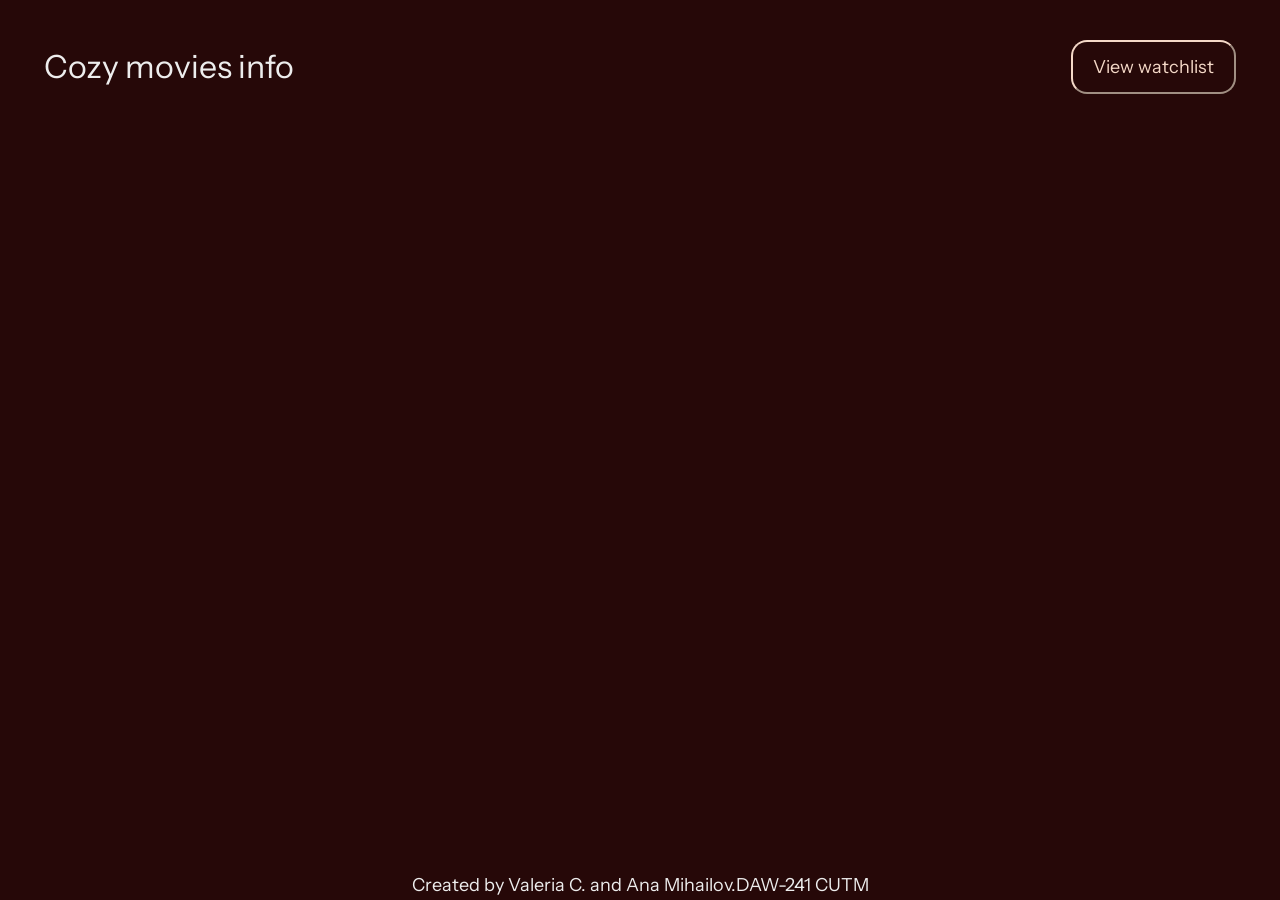
==== index.html @ 848ec14d "added custom font and text styles" ====
<!doctype html>
<html lang="en">
  <head>
    <meta charset="UTF-8" />
    <meta name="viewport" content="width=device-width, initial-scale=1.0" />
    <title>Home</title>
    <link rel="stylesheet" href="desktop.css" />
    <link rel="stylesheet" href="styles.css" />
    <link rel="stylesheet" href="adaptive.css" />
  </head>
  <body>
    <section id="header" class="section-grid">
      <div class="header-content">
        <p class="logo">Cozy movies info</p>
        <button class="secondary-button">View watchlist</button>
      </div>
    </section>

    <script src="api.js"></script>
    <script src="watchlist.js"></script>
    <script src="main.js"></script>

    <footer>
        <section class="footer">
        <p>Created by Valeria C. and Ana Mihailov.DAW-241 CUTM</p>
    </footer>
    </body>
</html>
---- desktop.css ----
* {
  margin: 0;
  padding: 0;
}

body {
  background-color: #260808;
  display: flex;
  flex-direction: column;
  row-gap: 90px;
}

.section-grid {
  max-width: 1192px;
  width: 100%;
  display: grid;
  grid-template-columns: repeat(12, 1fr);
  gap: 32px;
  margin-inline: auto;
}

#header {
  margin-top: 40px;
}

.header-content {
  grid-column: 1/13;
  display: flex;
  justify-content: space-between;
  align-items: center;
}

.logo {
  font-size: 32px;
  color: #ededed;
}
body {
  background-color: #260808;
}
.footer {
    justify-content: center;
    height: 0px;
    color: #ededed;;
    text-align: center;
    padding: 15px 0;
    position: fixed;
    display: flex;
    align-items: center;
    bottom: 0;
    width: 100%;}
---- styles.css ----
.secondary-button {
  background-color: transparent;
  border-color: #f5d9c8;
  color: #f5d9c8;
  padding: 16px 20px;
  border-radius: 16px;
}

@font-face {
  font-family: "Instrument Sans";
  src: url(fonts/InstrumentSans-VariableFont_wdth\,wght.ttf);
}

h1,
h2,
h3,
h4,
h5,
h6,
p,
a,
button {
  font-family: Instrument Sans;
}

h1 {
  font-size: 96px;
  font-weight: 700;
  line-height: 100%;
}

h2 {
  font-size: 40px;
  font-weight: 700;
  line-height: 100%;
}

h3 {
  font-size: 28px;
  font-weight: 500;
  line-height: 150%;
}

p {
  font-size: 18px;
  font-weight: 400;
  line-height: 150%;
}

button {
  font-size: 18px;
  font-weight: 400;
  line-height: 100%;
}
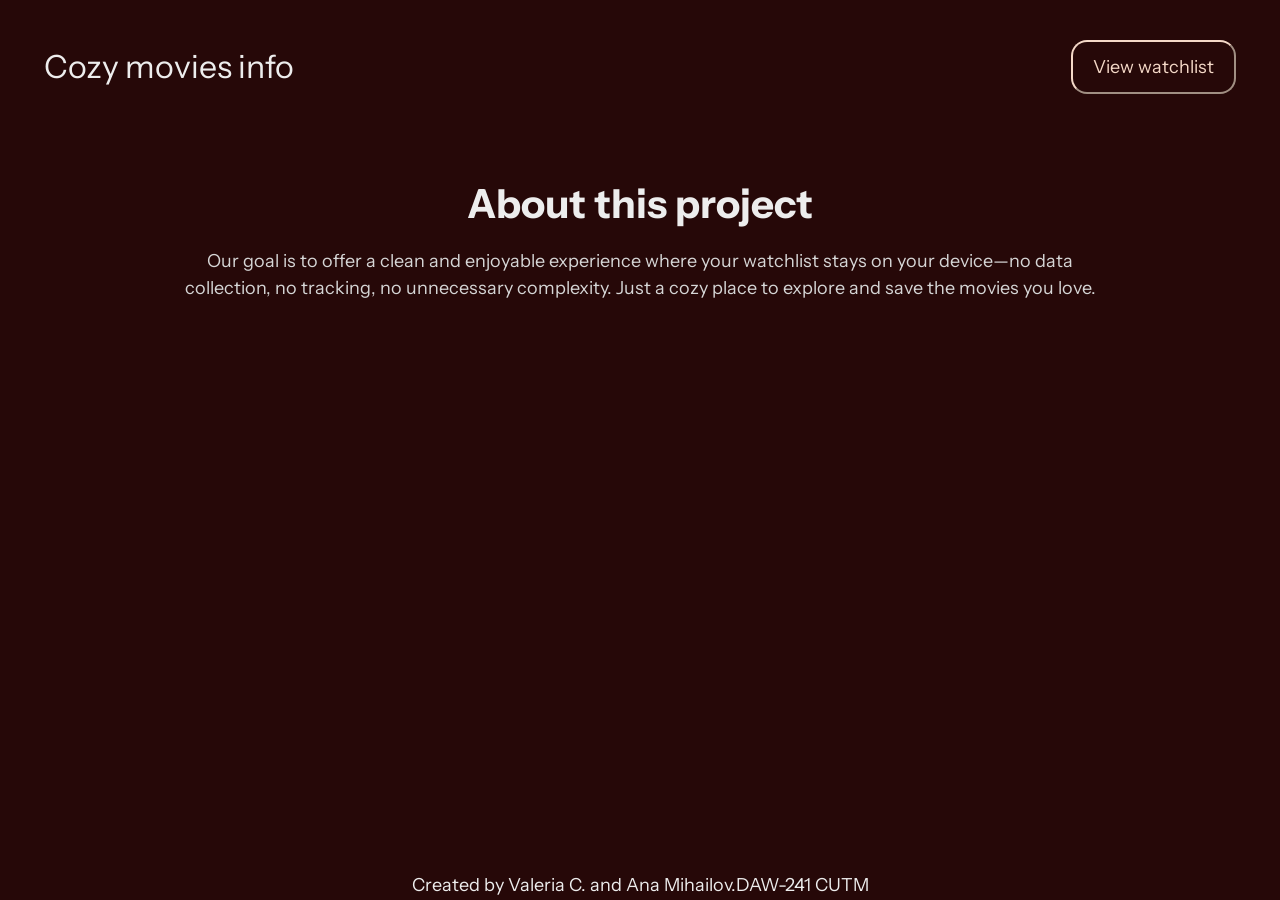
==== commit 1909586a: "add about us section" ====
--- a/index.html
+++ b/index.html
@@ -16,14 +16,23 @@
       </div>
     </section>
 
-    <script src="api.js"></script>
-    <script src="watchlist.js"></script>
-    <script src="main.js"></script>
-
+<section class="section-grid">
+  <div class="about-content">
+    <h2>About this project</h2>
+    <p>
+      Our goal is to offer a clean and enjoyable experience where your watchlist
+      stays on your device—no data collection, no tracking, no unnecessary
+      complexity. Just a cozy place to explore and save the movies you love.
+    </p>
+  </div>
+</section>
     <footer>
         <section class="footer">
         <p>Created by Valeria C. and Ana Mihailov.DAW-241 CUTM</p>
     </footer>
+    <script src="api.js"></script>
+    <script src="watchlist.js"></script>
+    <script src="main.js"></script>
     </body>
 </html>
 
--- a/desktop.css
+++ b/desktop.css
@@ -40,11 +40,33 @@
 .footer {
     justify-content: center;
     height: 0px;
-    color: #ededed;;
+    color: #ededed;
     text-align: center;
     padding: 15px 0;
     position: fixed;
     display: flex;
     align-items: center;
     bottom: 0;
-    width: 100%;}+    width: 100%;}
+
+.about-content {
+  align-items: center;
+  display: flex;
+  flex-direction: column;
+  gap: 24px;
+  width: 100%;
+  justify-content: center;
+  grid-column: 1/13;
+}
+
+.about-content h2 {
+  color: #ededed;
+  
+}
+
+.about-content p {
+  color: #d6d6d6;
+  text-align: center;
+  width: 80%;
+  
+}
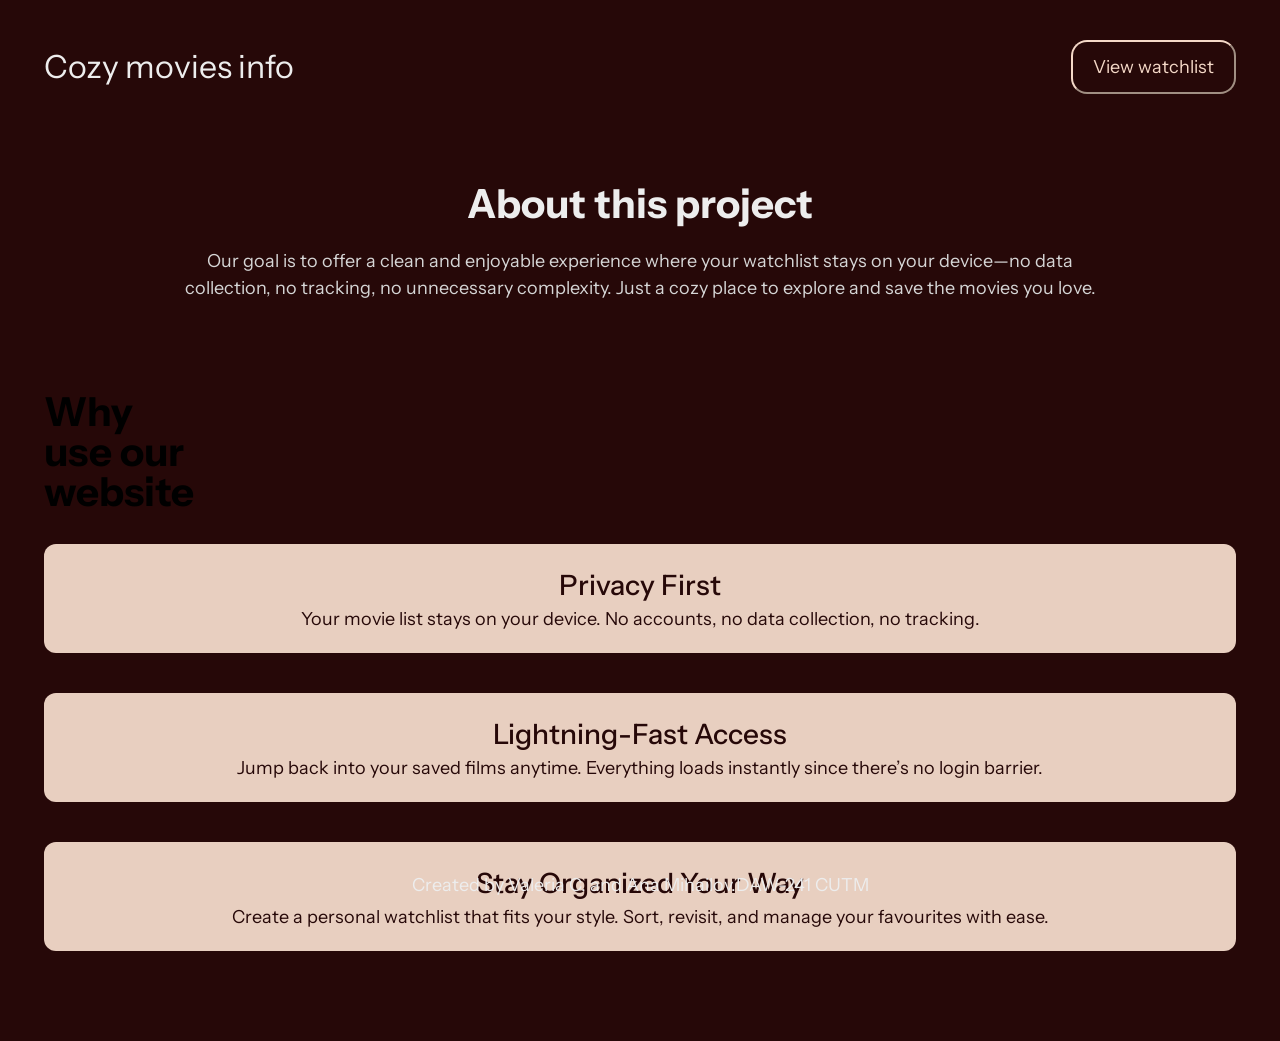
==== commit 632e7d12: "added benefits section" ====
--- a/index.html
+++ b/index.html
@@ -26,9 +26,40 @@
     </p>
   </div>
 </section>
+<section class="why-section">
+  <div class="section-grid">
+      <h2>Why use our website</h2>
+       <div class="why-content">
+        <div class="card">
+          <h3>Privacy First</h3>
+          <p>
+            Your movie list stays on your device. No accounts, no data
+            collection, no tracking.
+          </p>
+        </div>
+
+        <div class="card">
+          <h3>Lightning-Fast Access</h3>
+          <p>
+            Jump back into your saved films anytime. Everything loads instantly
+            since there’s no login barrier.
+          </p>
+        </div>
+
+        <div class="card">
+          <h3>Stay Organized Your Way</h3>
+          <p>
+            Create a personal watchlist that fits your style. Sort, revisit, and
+            manage your favourites with ease.
+          </p>
+        </div>
+    </div>
+  </div>
+</section>
     <footer>
         <section class="footer">
         <p>Created by Valeria C. and Ana Mihailov.DAW-241 CUTM</p>
+         </section>
     </footer>
     <script src="api.js"></script>
     <script src="watchlist.js"></script>
--- a/desktop.css
+++ b/desktop.css
@@ -69,4 +69,25 @@
   text-align: center;
   width: 80%;
   
+}
+.why {
+  margin-top: 60px;
+}
+
+.why-content {
+  grid-column: 1 / 13;
+  display: flex;
+  flex-direction: column;
+  gap: 40px;
+  text-align: center;
+  color: #ededed;
+}
+
+
+.card {
+  background-color: #e8cfc0;
+  color: #260808;
+  padding: 20px;
+  border-radius: 12px;
+  
 }
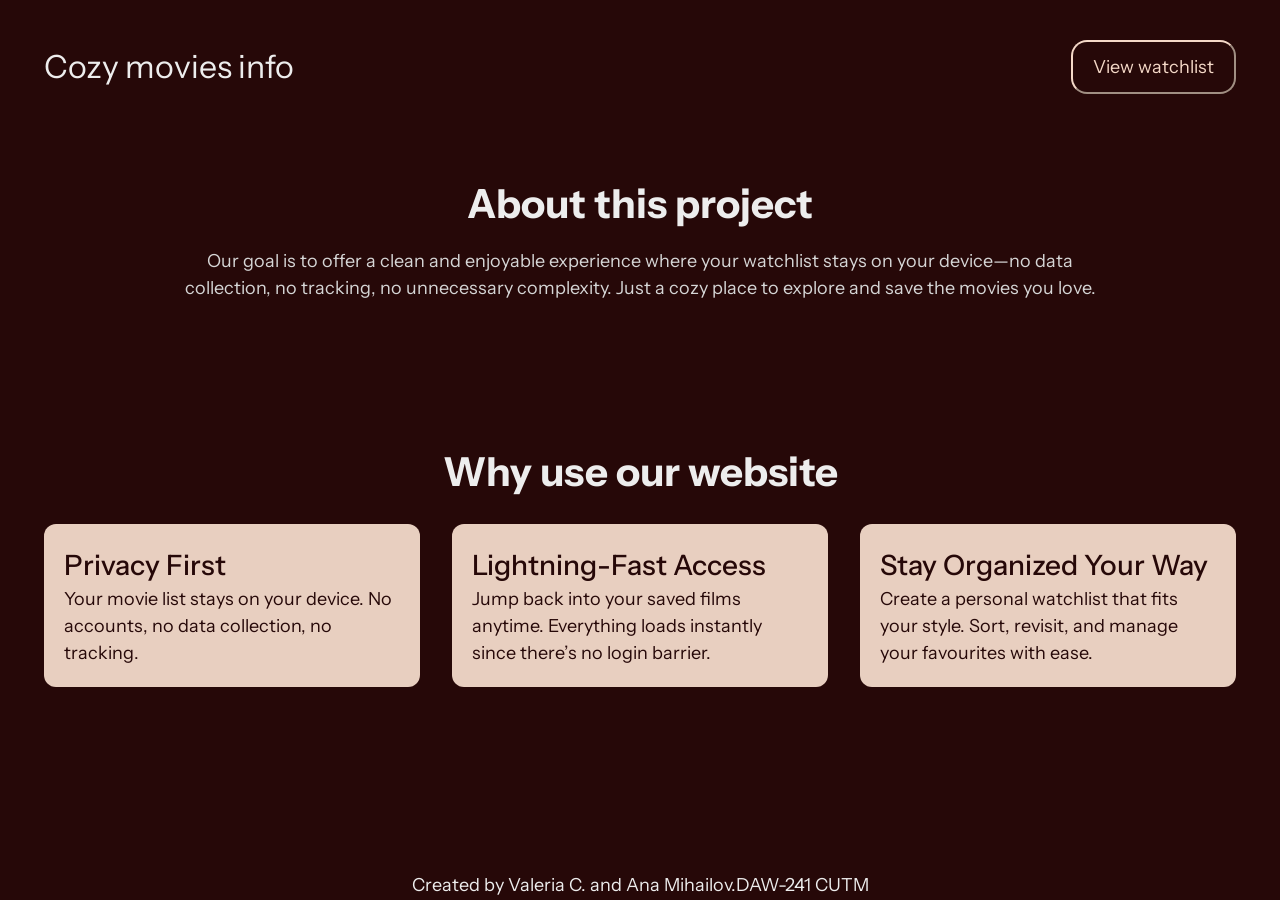
==== commit 14e67b3f: "add benefits section" ====
--- a/index.html
+++ b/index.html
@@ -26,10 +26,9 @@
     </p>
   </div>
 </section>
-<section class="why-section">
-  <div class="section-grid">
+    <section class="why-section">
       <h2>Why use our website</h2>
-       <div class="why-content">
+       <div class="section-grid">
         <div class="card">
           <h3>Privacy First</h3>
           <p>
@@ -53,7 +52,6 @@
             manage your favourites with ease.
           </p>
         </div>
-    </div>
   </div>
 </section>
     <footer>
--- a/desktop.css
+++ b/desktop.css
@@ -70,8 +70,14 @@
   width: 80%;
   
 }
-.why {
+.why-section {
   margin-top: 60px;
+  align-items: center;
+   display: flex;
+  justify-content: center;
+  flex-direction: column;
+  gap: 32px;
+  color: #ededed;
 }
 
 .why-content {
@@ -89,5 +95,5 @@
   color: #260808;
   padding: 20px;
   border-radius: 12px;
-  
+  grid-column: span 4;
 }
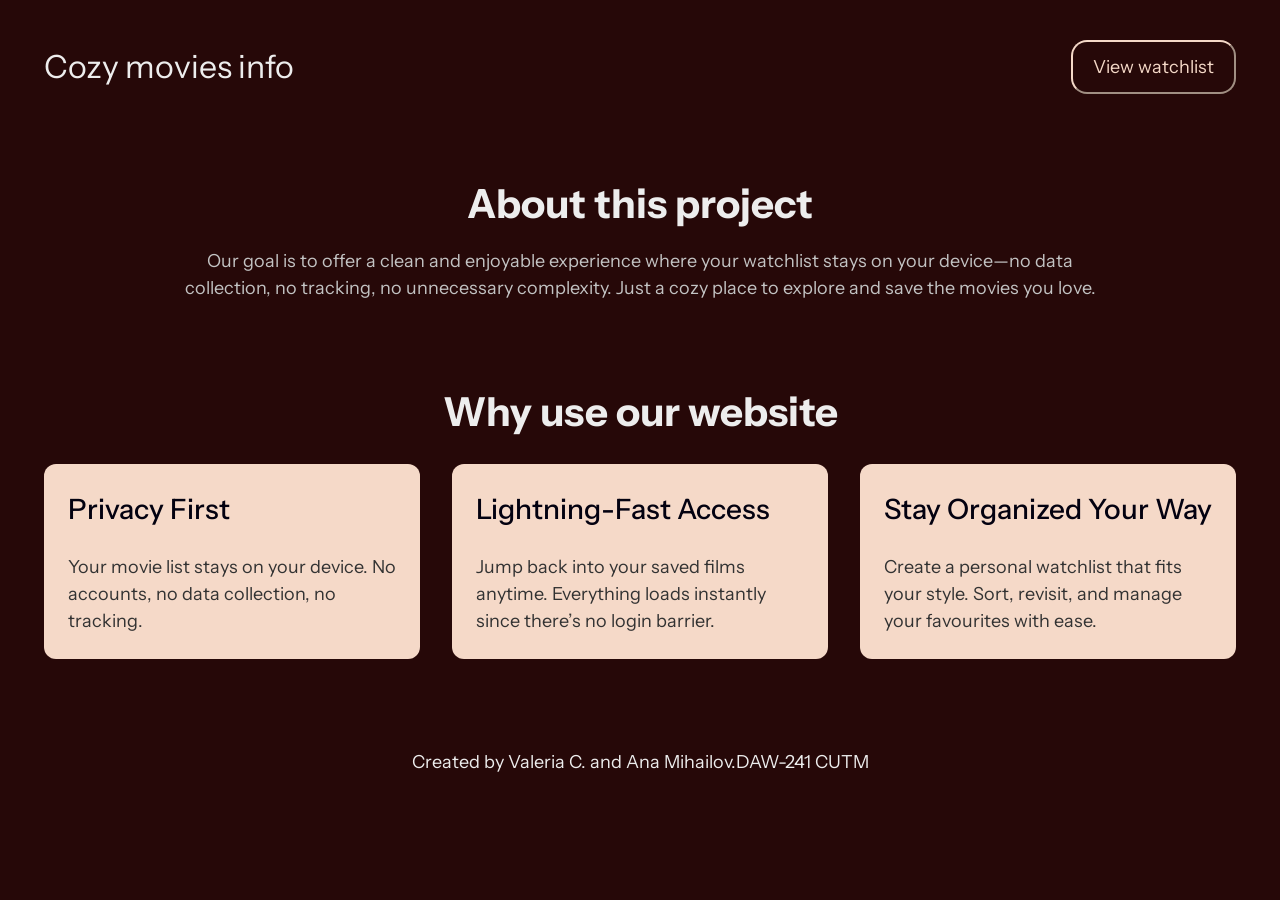
==== commit 8f9ea9ad: "added colors styles" ====
--- a/index.html
+++ b/index.html
@@ -11,57 +11,58 @@
   <body>
     <section id="header" class="section-grid">
       <div class="header-content">
-        <p class="logo">Cozy movies info</p>
-        <button class="secondary-button">View watchlist</button>
+        <p class="logo light">Cozy movies info</p>
+        <a href="watchlist.html"
+          ><button class="secondary-button beige">View watchlist</button></a
+        >
       </div>
     </section>
 
-<section class="section-grid">
-  <div class="about-content">
-    <h2>About this project</h2>
-    <p>
-      Our goal is to offer a clean and enjoyable experience where your watchlist
-      stays on your device—no data collection, no tracking, no unnecessary
-      complexity. Just a cozy place to explore and save the movies you love.
-    </p>
-  </div>
-</section>
+    <section class="section-grid">
+      <div class="about-content">
+        <h2 class="light">About this project</h2>
+        <p class="light-gray">
+          Our goal is to offer a clean and enjoyable experience where your
+          watchlist stays on your device—no data collection, no tracking, no
+          unnecessary complexity. Just a cozy place to explore and save the
+          movies you love.
+        </p>
+      </div>
+    </section>
+
     <section class="why-section">
-      <h2>Why use our website</h2>
-       <div class="section-grid">
-        <div class="card">
-          <h3>Privacy First</h3>
-          <p>
+      <h2 class="light">Why use our website</h2>
+      <div class="section-grid">
+        <div class="card beige-bg">
+          <h3 class="dark">Privacy First</h3>
+          <p class="gray">
             Your movie list stays on your device. No accounts, no data
             collection, no tracking.
           </p>
         </div>
-
-        <div class="card">
-          <h3>Lightning-Fast Access</h3>
-          <p>
+        <div class="card beige-bg">
+          <h3 class="dark">Lightning-Fast Access</h3>
+          <p class="gray">
             Jump back into your saved films anytime. Everything loads instantly
             since there’s no login barrier.
           </p>
         </div>
-
-        <div class="card">
-          <h3>Stay Organized Your Way</h3>
-          <p>
+        <div class="card beige-bg">
+          <h3 class="dark">Stay Organized Your Way</h3>
+          <p class="gray">
             Create a personal watchlist that fits your style. Sort, revisit, and
             manage your favourites with ease.
           </p>
         </div>
-  </div>
-</section>
-    <footer>
-        <section class="footer">
-        <p>Created by Valeria C. and Ana Mihailov.DAW-241 CUTM</p>
-         </section>
-    </footer>
+      </div>
+    </section>
+
+    <section class="footer">
+      <p class="light">Created by Valeria C. and Ana Mihailov.DAW-241 CUTM</p>
+    </section>
+
     <script src="api.js"></script>
     <script src="watchlist.js"></script>
     <script src="main.js"></script>
-    </body>
+  </body>
 </html>
-
--- a/desktop.css
+++ b/desktop.css
@@ -34,20 +34,19 @@
   font-size: 32px;
   color: #ededed;
 }
+
 body {
   background-color: #260808;
 }
+
 .footer {
-    justify-content: center;
-    height: 0px;
-    color: #ededed;
-    text-align: center;
-    padding: 15px 0;
-    position: fixed;
-    display: flex;
-    align-items: center;
-    bottom: 0;
-    width: 100%;}
+  justify-content: center;
+  text-align: center;
+  display: flex;
+  align-items: center;
+  width: 100%;
+  margin-bottom: 40px;
+}
 
 .about-content {
   align-items: center;
@@ -59,41 +58,24 @@
   grid-column: 1/13;
 }
 
-.about-content h2 {
-  color: #ededed;
-  
+.about-content p {
+  text-align: center;
+  width: 80%;
 }
 
-.about-content p {
-  color: #d6d6d6;
-  text-align: center;
-  width: 80%;
-  
-}
 .why-section {
-  margin-top: 60px;
   align-items: center;
-   display: flex;
+  display: flex;
   justify-content: center;
   flex-direction: column;
   gap: 32px;
-  color: #ededed;
 }
 
-.why-content {
-  grid-column: 1 / 13;
+.card {
+  padding: 24px;
   display: flex;
   flex-direction: column;
-  gap: 40px;
-  text-align: center;
-  color: #ededed;
-}
-
-
-.card {
-  background-color: #e8cfc0;
-  color: #260808;
-  padding: 20px;
+  gap: 24px;
   border-radius: 12px;
   grid-column: span 4;
-}+}
--- a/styles.css
+++ b/styles.css
@@ -1,7 +1,6 @@
 .secondary-button {
   background-color: transparent;
   border-color: #f5d9c8;
-  color: #f5d9c8;
   padding: 16px 20px;
   border-radius: 16px;
 }
@@ -52,3 +51,27 @@
   font-weight: 400;
   line-height: 100%;
 }
+
+.dark {
+  color: #030110;
+}
+
+.light {
+  color: #ededed;
+}
+
+.gray {
+  color: #323232;
+}
+
+.light-gray {
+  color: #c3c3c3;
+}
+
+.beige {
+  color: #f5d9c8;
+}
+
+.beige-bg {
+  background-color: #f5d9c8;
+}
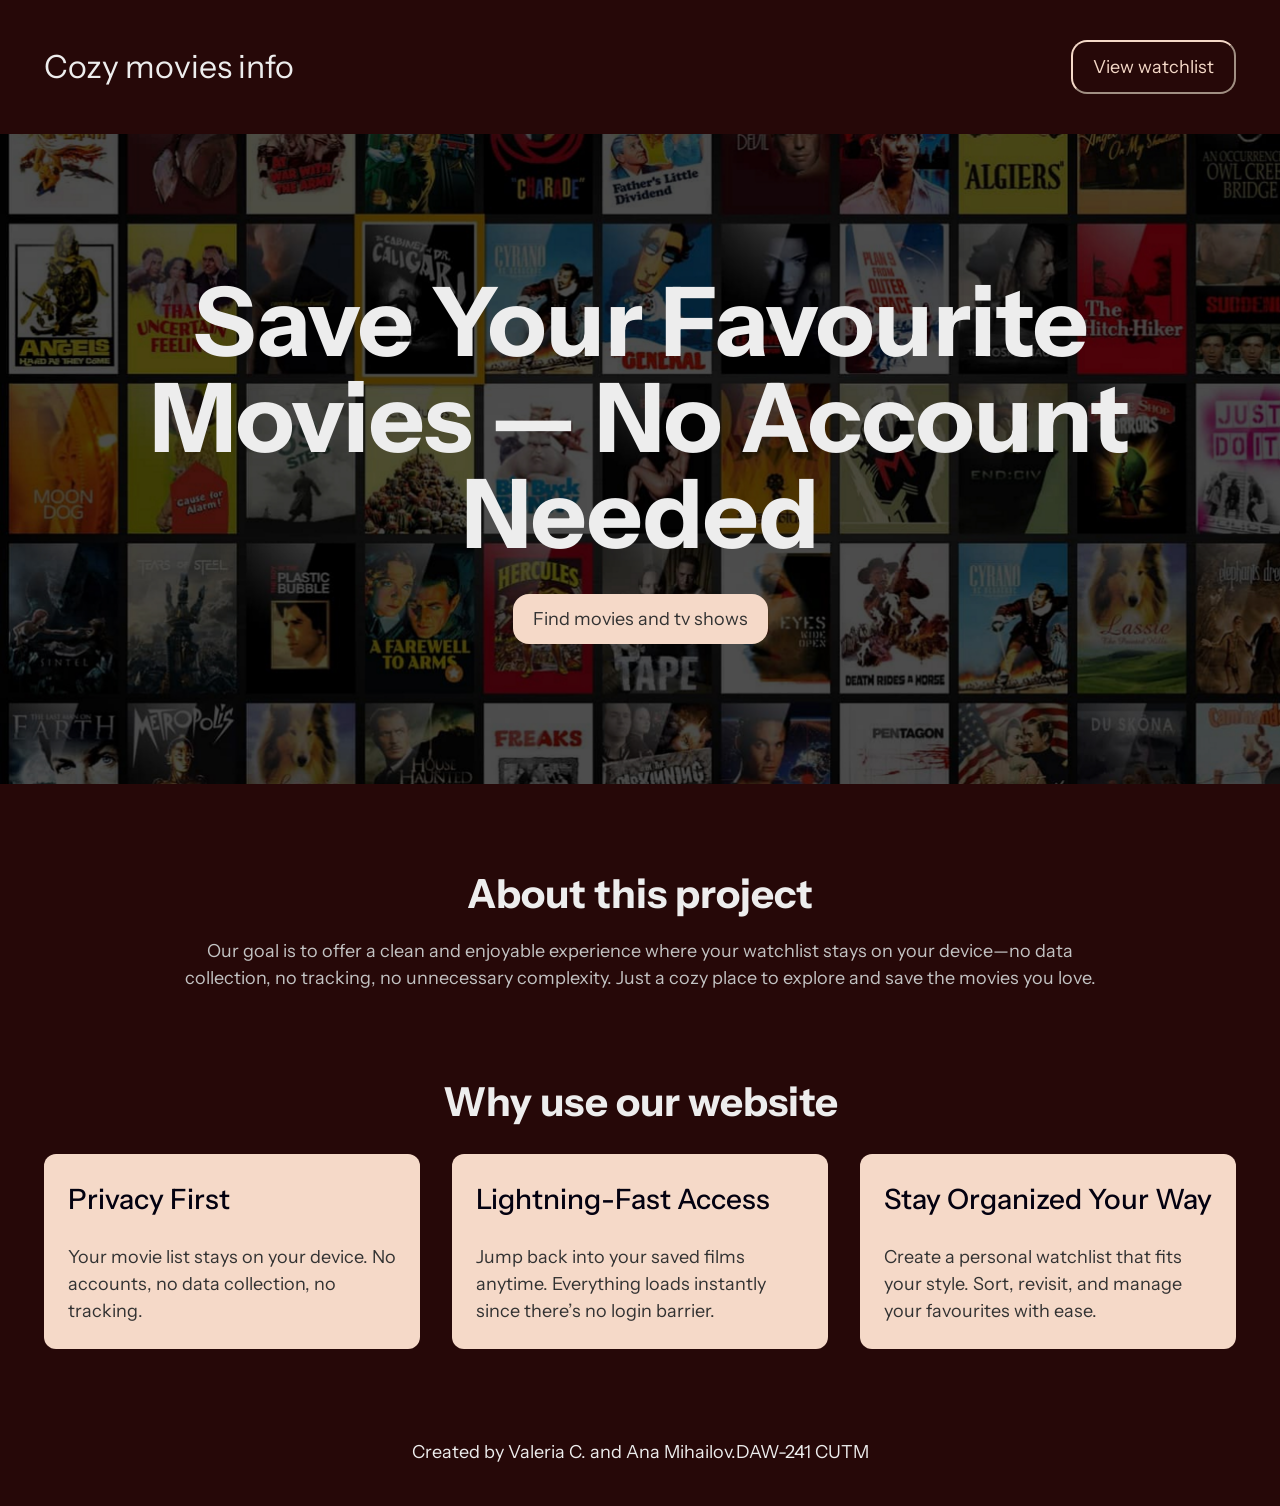
==== commit ff334665: "added hero-section" ====
--- a/index.html
+++ b/index.html
@@ -16,6 +16,15 @@
           ><button class="secondary-button beige">View watchlist</button></a
         >
       </div>
+    </section>
+
+    <section class="hero-content">
+      <h1 class="light">Save Your Favourite Movies — No Account Needed</h1>
+      <a href="search.html"
+        ><button class="primary-button gray">
+          Find movies and tv shows
+        </button></a
+      >
     </section>
 
     <section class="section-grid">
--- a/desktop.css
+++ b/desktop.css
@@ -79,3 +79,22 @@
   border-radius: 12px;
   grid-column: span 4;
 }
+
+.hero-content {
+  background-image: url("images/bg.jpg");
+  background-size: cover;
+  grid-column: 1/13;
+  width: 100%;
+  display: flex;
+  flex-direction: column;
+  gap: 32px;
+  justify-content: center;
+  align-items: center;
+  height: 650px;
+  margin-top: -50px;
+}
+
+.hero-content h1 {
+  text-align: center;
+  width: 80%;
+}
--- a/styles.css
+++ b/styles.css
@@ -1,6 +1,13 @@
 .secondary-button {
   background-color: transparent;
   border-color: #f5d9c8;
+  padding: 16px 20px;
+  border-radius: 16px;
+}
+
+.primary-button {
+  background-color: #f5d9c8;
+  border: none;
   padding: 16px 20px;
   border-radius: 16px;
 }
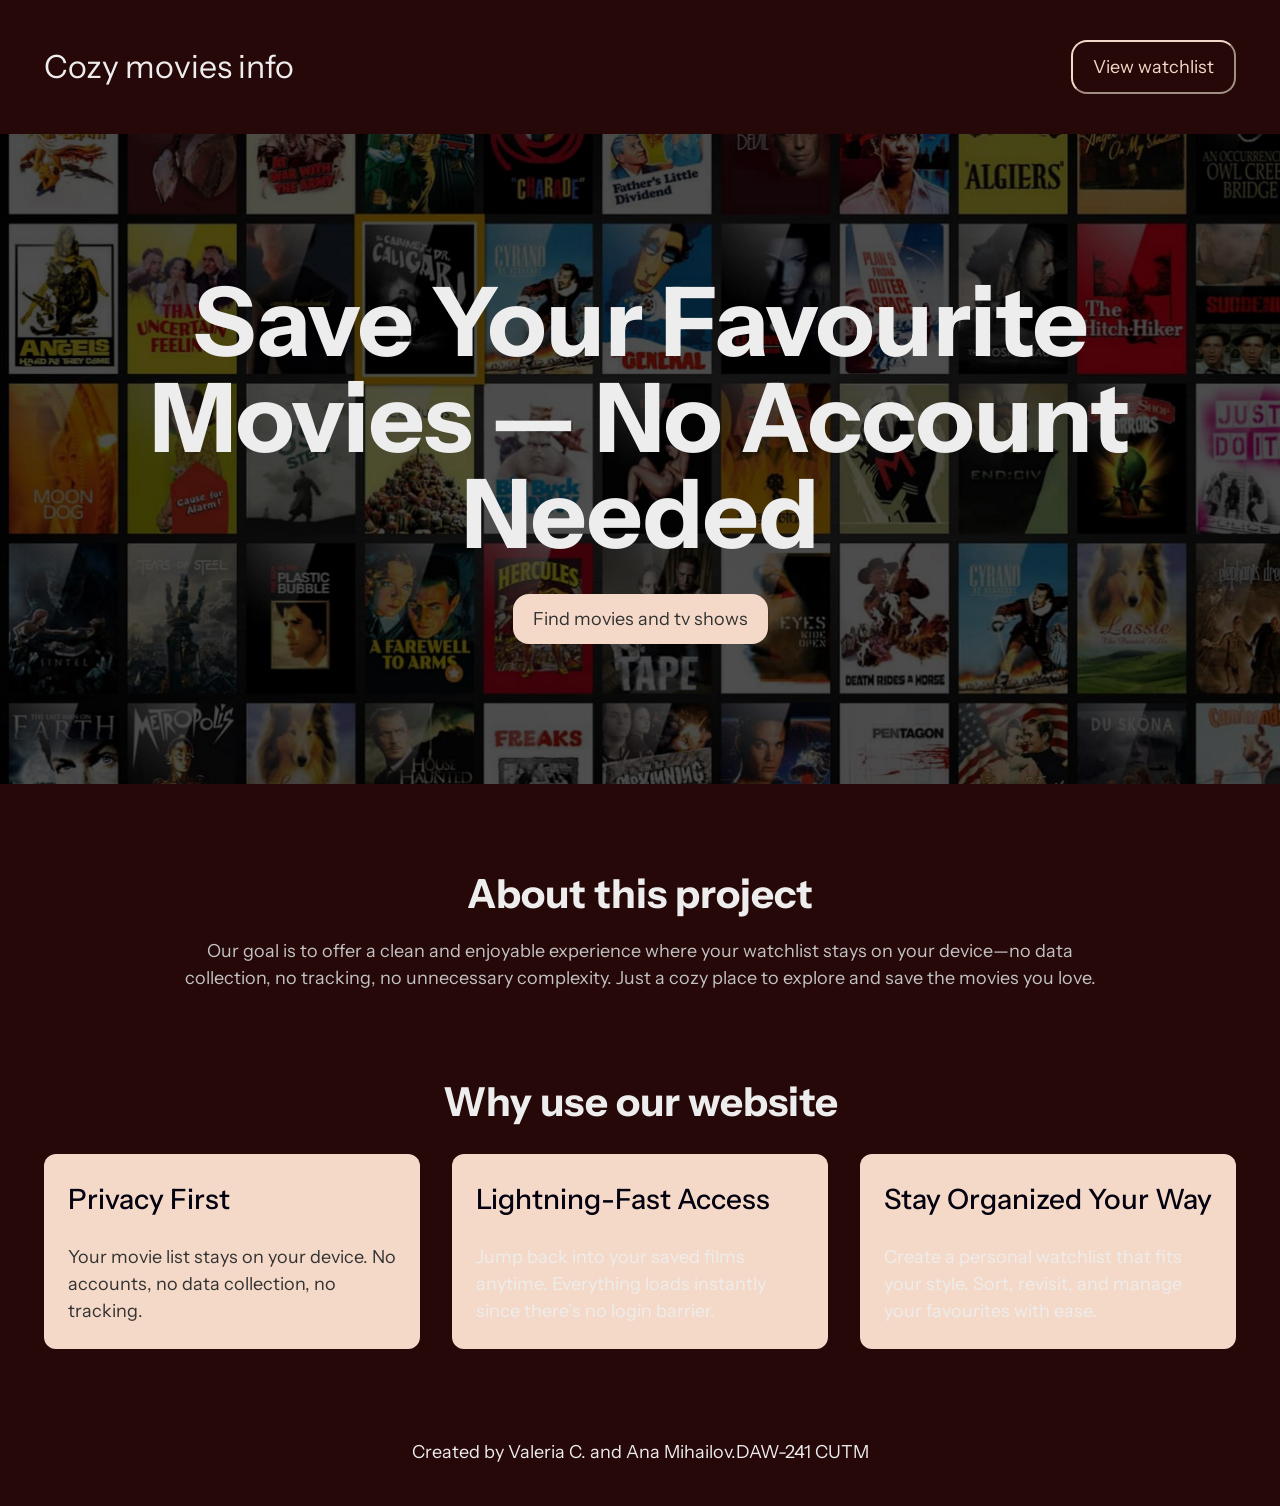
==== commit 95a757ee: "wip" ====
--- a/index.html
+++ b/index.html
@@ -51,14 +51,14 @@
         </div>
         <div class="card beige-bg">
           <h3 class="dark">Lightning-Fast Access</h3>
-          <p class="gray">
+          <p class="light">
             Jump back into your saved films anytime. Everything loads instantly
             since there’s no login barrier.
           </p>
         </div>
         <div class="card beige-bg">
           <h3 class="dark">Stay Organized Your Way</h3>
-          <p class="gray">
+          <p class="light">
             Create a personal watchlist that fits your style. Sort, revisit, and
             manage your favourites with ease.
           </p>
--- a/desktop.css
+++ b/desktop.css
@@ -1,6 +1,7 @@
 * {
   margin: 0;
   padding: 0;
+  box-sizing: border-box;
 }
 
 body {
@@ -98,3 +99,86 @@
   text-align: center;
   width: 80%;
 }
+
+#watchlist {
+  align-items: center;
+  display: flex;
+  justify-content: center;
+  flex-direction: column;
+  gap: 36px;
+}
+
+.movie-card {
+  display: flex;
+  flex-direction: column;
+  gap: 24px;
+  border-radius: 12px;
+  grid-column: span 4;
+  align-items: center;
+}
+
+.movie-img {
+  display: block;
+  width: 100%;
+  border-radius: 12px;
+  height: 400px;
+}
+
+.search {
+  align-self: center;
+  display: flex;
+  flex-direction: column;
+  align-items: center;
+  width: 450px;
+  gap: 32px;
+}
+
+.search-content {
+  width: 100%;
+  display: flex;
+  flex-direction: column;
+  gap:24px;
+}
+
+#search::placeholder {
+  color: #e2c6b5;
+}
+
+/* TITLU sectiune */
+.you-searched .searched-title {
+  grid-column: 1 / 13;
+  text-align: center;
+  font-size: 36px;
+  font-weight: 600;
+  margin-bottom: 32px;
+}
+
+/* CONTAINER pentru imagine și text */
+.you-searched .searched-content {
+  grid-column: 1 / 13;
+  display: grid;
+  grid-template-columns: repeat(12, 1fr);
+  gap: 32px;
+  align-items: center;
+}
+
+/* Placeholder imagine */
+.searched-image {
+  grid-column: span 4;
+  height: 400px;
+  border-radius: 12px;
+}
+
+/* Text și buton */
+.searched-info {
+  grid-column: span 8;
+  display: flex;
+  flex-direction: column;
+  gap: 70px;
+ 
+}
+
+#watchlist-btn{
+  width: fit-content;
+}
+
--- a/styles.css
+++ b/styles.css
@@ -82,3 +82,9 @@
 .beige-bg {
   background-color: #f5d9c8;
 }
+input::placeholder {
+  color: #f5d9c8;
+}
+input:focus {
+  color: #f5d9c8;
+}
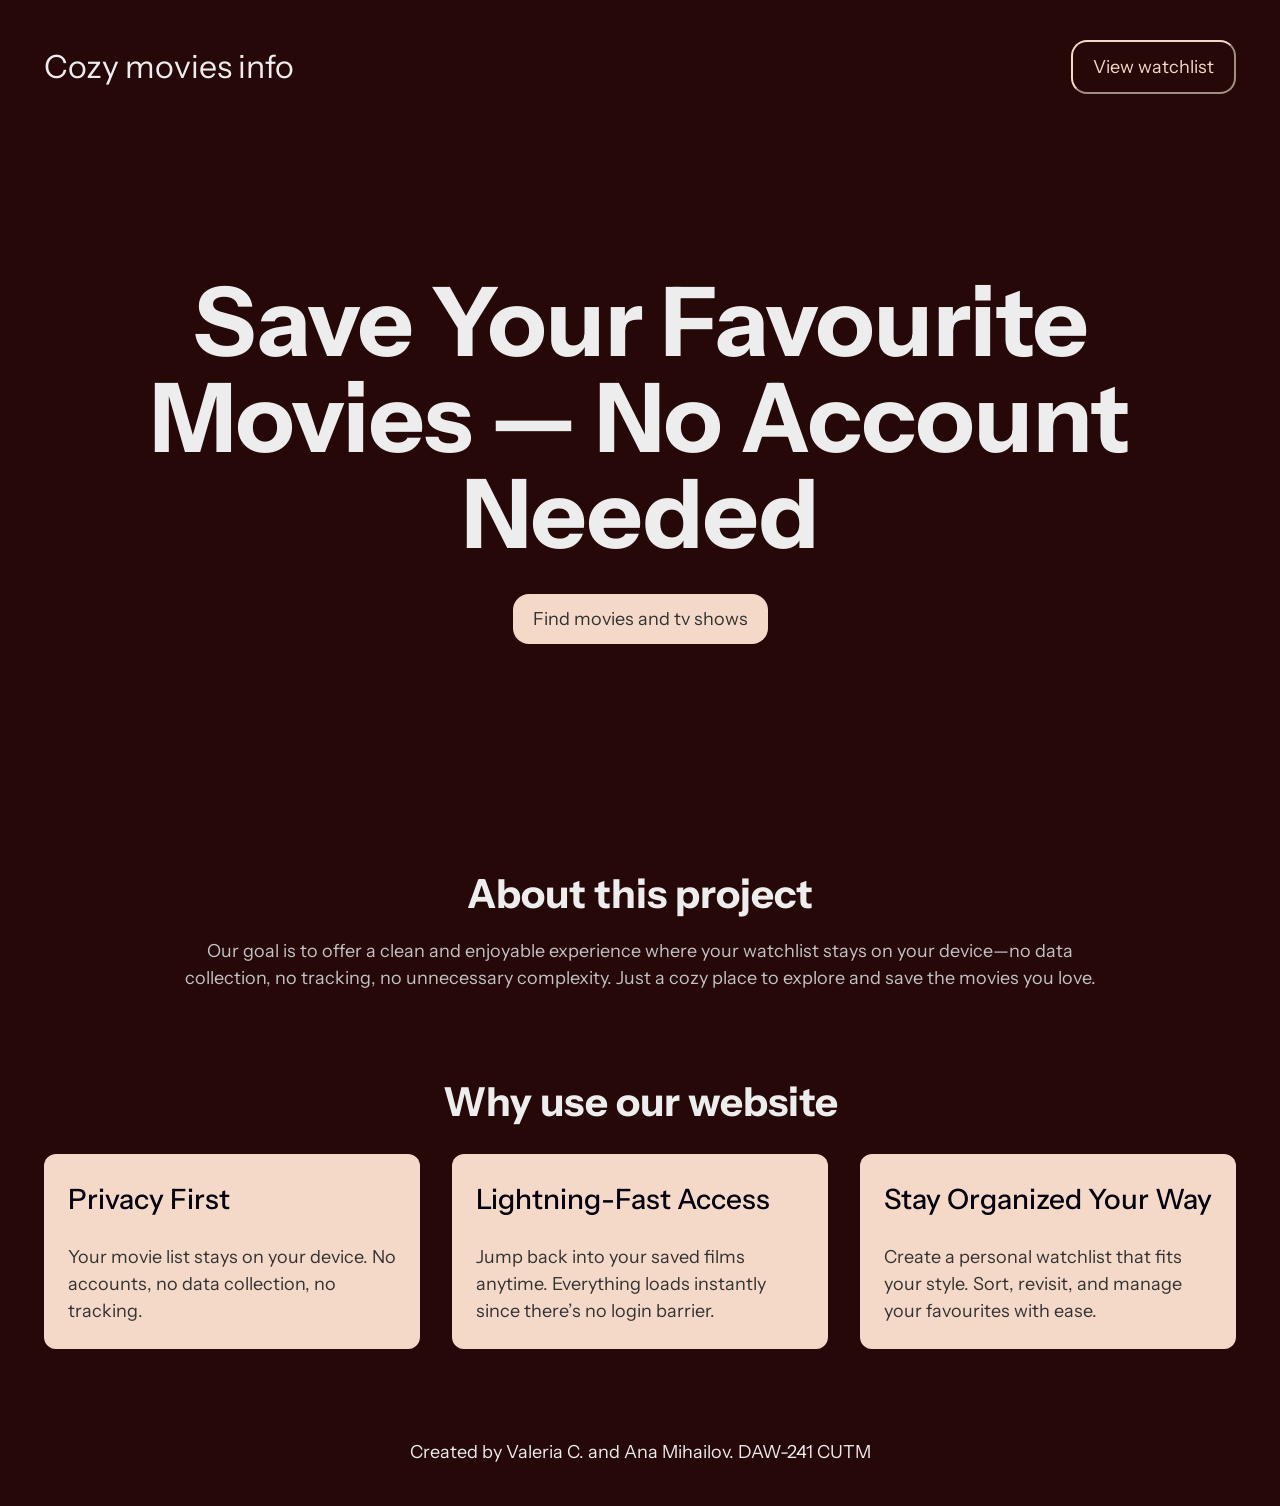
==== commit 36457828: "added adaptive features and change img format" ====
--- a/index.html
+++ b/index.html
@@ -51,14 +51,14 @@
         </div>
         <div class="card beige-bg">
           <h3 class="dark">Lightning-Fast Access</h3>
-          <p class="light">
+          <p class="gray">
             Jump back into your saved films anytime. Everything loads instantly
             since there’s no login barrier.
           </p>
         </div>
         <div class="card beige-bg">
           <h3 class="dark">Stay Organized Your Way</h3>
-          <p class="light">
+          <p class="gray">
             Create a personal watchlist that fits your style. Sort, revisit, and
             manage your favourites with ease.
           </p>
@@ -67,7 +67,7 @@
     </section>
 
     <section class="footer">
-      <p class="light">Created by Valeria C. and Ana Mihailov.DAW-241 CUTM</p>
+      <p class="light">Created by Valeria C. and Ana Mihailov. DAW-241 CUTM</p>
     </section>
 
     <script src="api.js"></script>
--- a/desktop.css
+++ b/desktop.css
@@ -82,7 +82,7 @@
 }
 
 .hero-content {
-  background-image: url("images/bg.jpg");
+  background-image: url("images/bg.webp");
   background-size: cover;
   grid-column: 1/13;
   width: 100%;
@@ -108,6 +108,90 @@
   gap: 36px;
 }
 
+.watchlist-sort-wrap {
+  display: flex;
+  flex-direction: column;
+  align-items: center;
+  gap: 10px;
+}
+
+.watchlist-sort-dropdown {
+  position: relative;
+  min-width: 260px;
+}
+
+.watchlist-sort {
+  background-color: #4a2b2b;
+  border: 1px solid #f5d9c8;
+  border-radius: 16px;
+  color: #f5d9c8;
+  padding: 12px 16px;
+  font-family: "Instrument Sans";
+  font-size: 16px;
+  width: 100%;
+  cursor: pointer;
+  display: flex;
+  align-items: center;
+  justify-content: space-between;
+}
+
+.watchlist-sort:focus {
+  outline: none;
+  box-shadow: 0 0 0 3px rgba(245, 217, 200, 0.25);
+}
+
+.watchlist-sort::after {
+  content: "";
+  width: 8px;
+  height: 8px;
+  border-right: 2px solid #f5d9c8;
+  border-bottom: 2px solid #f5d9c8;
+  transform: rotate(45deg);
+  margin-left: 12px;
+  margin-bottom: 2px;
+}
+
+.watchlist-sort-menu {
+  display: none;
+  list-style: none;
+  position: absolute;
+  top: calc(100% - 1px);
+  left: 0;
+  width: 100%;
+  background-color: #4a2b2b;
+  border: 1px solid #f5d9c8;
+  border-top: none;
+  border-radius: 0 0 16px 16px;
+  overflow: hidden;
+  z-index: 10;
+}
+
+.watchlist-sort-option {
+  width: 100%;
+  border: none;
+  background-color: #4a2b2b;
+  color: #f5d9c8;
+  text-align: left;
+  padding: 12px 16px;
+  font-family: "Instrument Sans";
+  font-size: 16px;
+  cursor: pointer;
+}
+
+.watchlist-sort-option:hover,
+.watchlist-sort-option:focus {
+  outline: none;
+  background-color: #603636;
+}
+
+.watchlist-sort-dropdown.is-open .watchlist-sort {
+  border-radius: 16px 16px 0 0;
+}
+
+.watchlist-sort-dropdown.is-open .watchlist-sort-menu {
+  display: block;
+}
+
 .movie-card {
   display: flex;
   flex-direction: column;
@@ -118,10 +202,10 @@
 }
 
 .movie-img {
-  display: block;
-  width: 100%;
-  border-radius: 12px;
-  height: 400px;
+  width: 100%;
+  border-radius: 12px;
+  height: 500px;
+  grid-column: span 4;
 }
 
 .search {
@@ -133,52 +217,86 @@
   gap: 32px;
 }
 
+.search h2 {
+  width: 100%;
+  text-align: center;
+}
+
 .search-content {
   width: 100%;
   display: flex;
   flex-direction: column;
-  gap:24px;
+  gap: 24px;
 }
 
 #search::placeholder {
   color: #e2c6b5;
 }
 
-/* TITLU sectiune */
-.you-searched .searched-title {
-  grid-column: 1 / 13;
-  text-align: center;
-  font-size: 36px;
-  font-weight: 600;
-  margin-bottom: 32px;
-}
-
-/* CONTAINER pentru imagine și text */
-.you-searched .searched-content {
-  grid-column: 1 / 13;
-  display: grid;
-  grid-template-columns: repeat(12, 1fr);
-  gap: 32px;
-  align-items: center;
-}
-
-/* Placeholder imagine */
-.searched-image {
+.results {
+  display: flex;
+  width: 100%;
+  flex-direction: column;
+  gap: 32px;
+  align-items: center;
+}
+
+#searched-section {
+  display: none;
+}
+
+#searched-section.is-visible {
+  display: flex;
+}
+
+.results-content {
+  width: 100%;
+  align-items: center;
+  background: rgba(245, 217, 200, 0.06);
+  border: 1px solid rgba(245, 217, 200, 0.22);
+  border-radius: 16px;
+  padding: 20px;
+}
+
+#result-img {
+  width: 100%;
+  border-radius: 12px;
+  height: 500px;
   grid-column: span 4;
-  height: 400px;
-  border-radius: 12px;
-}
-
-/* Text și buton */
-.searched-info {
+}
+
+.results-info {
+  width: 100%;
+  height: 100%;
   grid-column: span 8;
   display: flex;
   flex-direction: column;
-  gap: 70px;
- 
-}
-
-#watchlist-btn{
+  justify-content: space-between;
+}
+
+.results-texts {
+  display: flex;
+  flex-direction: column;
+  gap: 16px;
+}
+
+.result-extra {
+  display: flex;
+  flex-direction: column;
+  gap: 8px;
+  background: rgba(3, 1, 16, 0.28);
+  border-radius: 12px;
+  padding: 12px 14px;
+}
+
+.result-extra p {
+  font-size: 16px;
+}
+
+.result-extra strong {
+  color: #f5d9c8;
+}
+
+#add-to-watchlist-btn {
   width: fit-content;
 }
-
--- a/styles.css
+++ b/styles.css
@@ -27,6 +27,10 @@
 a,
 button {
   font-family: Instrument Sans;
+}
+
+a {
+  text-decoration: none;
 }
 
 h1 {
@@ -82,6 +86,7 @@
 .beige-bg {
   background-color: #f5d9c8;
 }
+
 input::placeholder {
   color: #f5d9c8;
 }
--- a/adaptive.css
+++ b/adaptive.css
@@ -0,0 +1,204 @@
+@media (max-width: 1024px) {
+  body {
+    row-gap: 72px;
+  }
+
+  .section-grid {
+    max-width: calc(100% - 48px);
+    gap: 24px;
+  }
+
+  h1 {
+    font-size: 64px;
+  }
+
+  h2 {
+    font-size: 34px;
+  }
+
+  h3 {
+    font-size: 24px;
+  }
+
+  .hero-content {
+    height: 560px;
+    margin-top: 0;
+  }
+
+  .card {
+    grid-column: span 6;
+  }
+
+  .movie-card {
+    grid-column: span 6;
+  }
+
+  .movie-img {
+    height: auto;
+  }
+
+  #result-img {
+    grid-column: span 6;
+    height: auto;
+  }
+
+  .results-info {
+    grid-column: span 6;
+  }
+
+  .search {
+    width: min(520px, calc(100% - 48px));
+  }
+}
+
+@media (max-width: 768px) {
+  body {
+    row-gap: 56px;
+  }
+
+  #header {
+    margin-top: 24px;
+  }
+
+  .section-grid {
+    max-width: calc(100% - 28px);
+    grid-template-columns: 1fr;
+    gap: 20px;
+  }
+
+  h1 {
+    font-size: 42px;
+    line-height: 110%;
+  }
+
+  h2 {
+    font-size: 30px;
+  }
+
+  h3 {
+    font-size: 22px;
+  }
+
+  p,
+  button {
+    font-size: 16px;
+  }
+
+  .header-content {
+    flex-direction: column;
+    gap: 14px;
+  }
+
+  .hero-content {
+    height: auto;
+    min-height: 420px;
+    padding: 28px 14px;
+    gap: 24px;
+  }
+
+  .hero-content h1 {
+    width: 100%;
+  }
+
+  .about-content,
+  .about-content p {
+    width: 100%;
+  }
+
+  .why-section {
+    gap: 24px;
+  }
+
+  .card,
+  .movie-card,
+  #result-img,
+  .results-info {
+    grid-column: 1 / -1;
+  }
+
+  .movie-img,
+  #result-img {
+    height: auto;
+  }
+
+  #watchlist {
+    gap: 24px;
+  }
+
+  .watchlist-sort-dropdown {
+    min-width: min(340px, calc(100vw - 32px));
+  }
+
+  .search {
+    width: min(520px, calc(100% - 28px));
+    gap: 24px;
+  }
+
+  .results {
+    gap: 24px;
+  }
+
+  .results-content {
+    padding: 14px;
+  }
+
+  .results-info {
+    gap: 18px;
+  }
+
+  .result-extra {
+    padding: 10px 12px;
+  }
+
+  #add-to-watchlist-btn {
+    width: 100%;
+  }
+
+  .footer {
+    margin-bottom: 24px;
+    padding-inline: 12px;
+  }
+}
+
+@media (max-width: 480px) {
+  body {
+    row-gap: 44px;
+  }
+
+  .logo {
+    font-size: 26px;
+  }
+
+  h1 {
+    font-size: 34px;
+  }
+
+  h2 {
+    font-size: 26px;
+  }
+
+  h3 {
+    font-size: 20px;
+  }
+
+  .secondary-button,
+  .primary-button,
+  #search,
+  #search-btn,
+  .watchlist-sort {
+    width: 100%;
+  }
+
+  .movie-img,
+  #result-img {
+    height: auto;
+  }
+
+  .watchlist-sort-wrap {
+    width: min(360px, calc(100vw - 32px));
+  }
+
+  .result-extra p {
+    font-size: 15px;
+  }
+}
